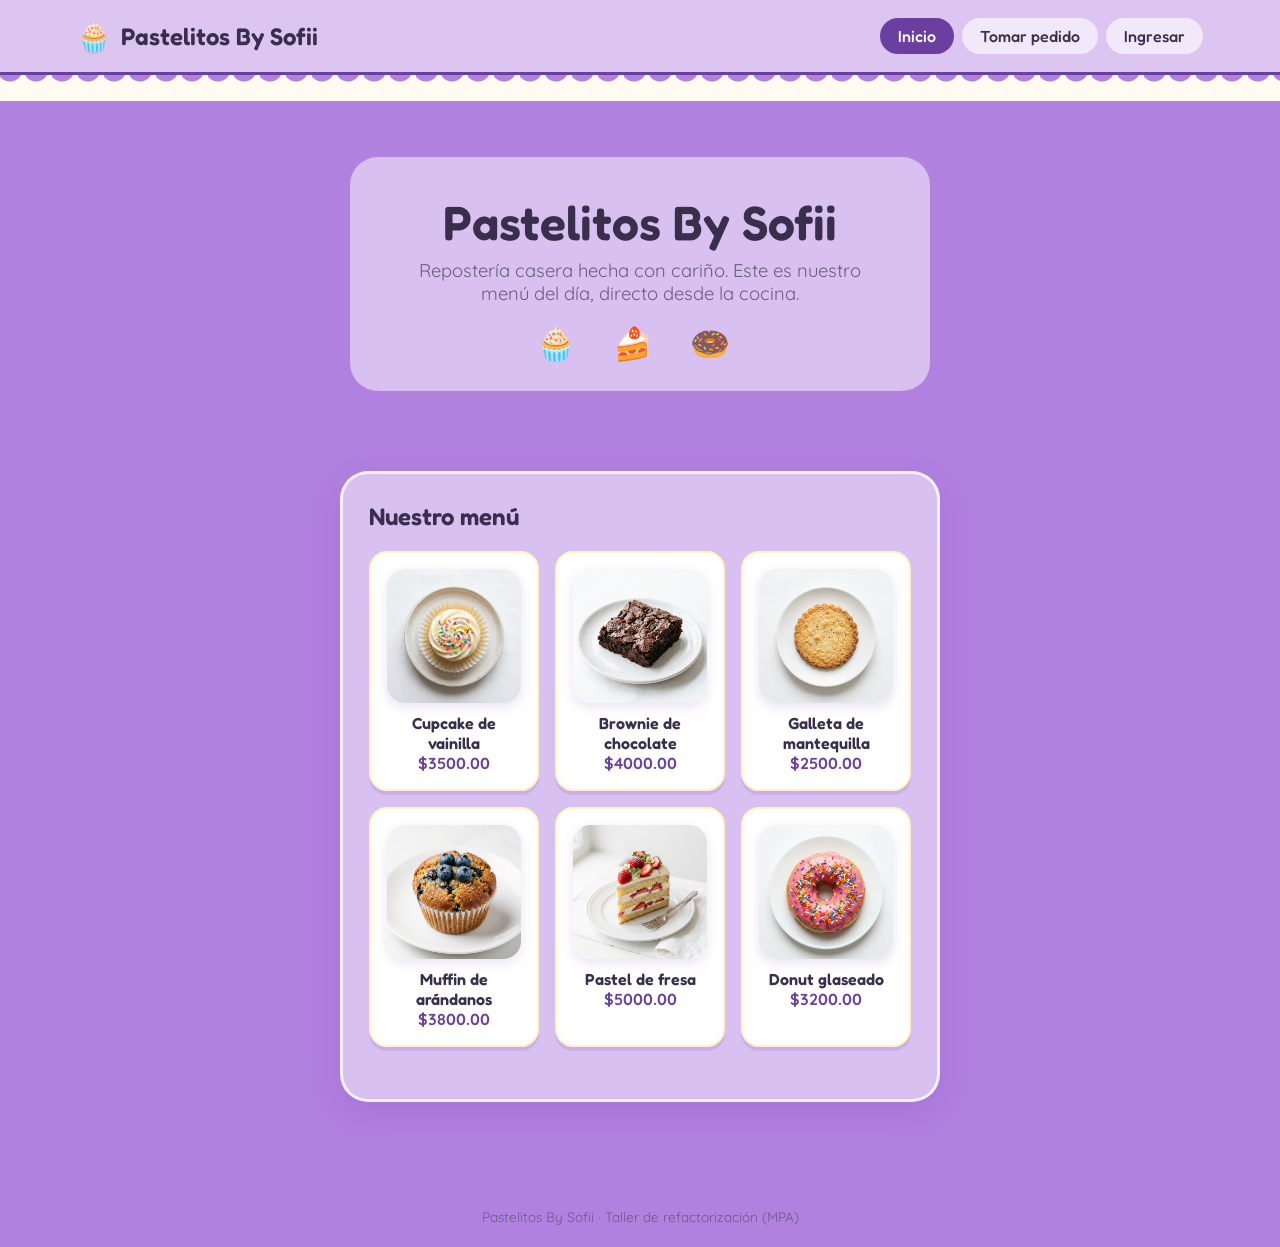
==== index.html @ 6559a6d9 "feat: add local image support, menu fallback logic, and a node server while updating UI styling" ====
<!DOCTYPE html>
<html lang="es">
<head>
  <meta charset="UTF-8">
  <meta name="viewport" content="width=device-width, initial-scale=1.0">
  <title>Pastelitos By Sofii</title>
  <link rel="stylesheet" href="css/styles.css">
</head>
<body>

  <header class="topbar">
    <a href="index.html" class="brand"><span class="brand-icon">🧁</span> Pastelitos By Sofii</a>
    <nav class="mainnav">
      <a href="index.html" data-page="inicio">Inicio</a>
      <a href="pedido.html" data-page="pedido">Tomar pedido</a>
      <a href="admin.html" data-page="admin" id="navAdmin" class="hidden">Admin</a>
      <a href="login.html" data-page="login" id="navLogin">Ingresar</a>
      <a href="#" id="navLogout" class="hidden">Cerrar sesión</a>
    </nav>
  </header>
  <div class="scallop-divider"></div>

  <main>
    <section class="hero">
      <div class="hero-inner">
        <h1>Pastelitos By Sofii</h1>
        <p class="tagline">Repostería casera hecha con cariño. Este es nuestro menú del día, directo desde la cocina.</p>
        <div class="cupcake-row">🧁 🍰 🍩</div>
      </div>
    </section>

    <div class="page-wrap">
      <div class="card">
        <h2>Nuestro menú</h2>
        <div id="menuGrid" class="menu-grid"></div>
        <div id="pagination" class="pagination"></div>
      </div>
    </div>
  </main>

  <footer>Pastelitos By Sofii · Taller de refactorización (MPA)</footer>

  <!-- Módulos (orden importa: dependencias primero) -->
  <script src="js/api.js"></script>
  <script src="js/auth.js"></script>
  <script src="js/menu.js"></script>
  <script src="js/nav.js"></script>
  <script src="js/pages/index-page.js"></script>
</body>
</html>
---- css/styles.css ----
/* =========================================================
   Pastelitos By Sofii — styles.css
   Hoja de estilos ÚNICA compartida por todas las vistas (MPA)
   Ejercicio 1: un solo styles.css enlazado desde cada HTML
   ========================================================= */

@import url('https://fonts.googleapis.com/css2?family=Fredoka:wght@500;600;700&family=Quicksand:wght@400;500;600;700&display=swap');

:root {
  /* Paleta: amarillo mantequilla + lila, bien vibrante */
  --butter: #FFD93B;
  --butter-soft: #FFF3C4;
  --lilac: #B181E0;
  --lilac-deep: #6A3FA0;
  --frosting-pink: #FF8FB1;
  --cream: #FFFBF0;
  --ink: #3A2E4D;
  --ink-soft: #6B5C82;
  --white: #FFFFFF;
  --success: #2FAE66;
  --danger: #D64550;

  --radius-lg: 28px;
  --radius-md: 18px;
  --radius-pill: 999px;
  --shadow-soft: 0 10px 30px rgba(106, 63, 160, 0.18);
  --shadow-pop: 0 6px 0 rgba(106, 63, 160, 0.35);
}

* { box-sizing: border-box; }

html, body {
  margin: 0;
  padding: 0;
  min-height: 100%;
}

body {
  font-family: 'Quicksand', sans-serif;
  color: var(--ink);
  background: var(--lilac);
  display: flex;
  flex-direction: column;
  min-height: 100vh;
}

h1, h2, h3, .brand {
  font-family: 'Fredoka', sans-serif;
  font-weight: 600;
  color: var(--ink);
}

a { color: var(--lilac-deep); }

/* ---------- Encabezado / navegación ---------- */
header.topbar {
  display: flex;
  align-items: center;
  justify-content: space-between;
  gap: 12px;
  padding: 18px 6vw;
  background: rgba(255, 255, 255, 0.55);
  backdrop-filter: blur(6px);
  border-bottom: 3px solid var(--lilac-deep);
  flex-wrap: wrap;
}

.brand {
  display: flex;
  align-items: center;
  gap: 10px;
  font-size: 1.5rem;
  text-decoration: none;
}

.brand .brand-icon {
  font-size: 1.7rem;
  filter: drop-shadow(0 2px 0 rgba(0,0,0,0.08));
}

nav.mainnav {
  display: flex;
  gap: 8px;
  flex-wrap: wrap;
}

nav.mainnav a, nav.mainnav span.navlabel {
  font-family: 'Fredoka', sans-serif;
  font-weight: 500;
  text-decoration: none;
  color: var(--ink);
  padding: 8px 18px;
  border-radius: var(--radius-pill);
  transition: transform .15s ease, background .15s ease;
  background: rgba(255,255,255,0.6);
}

nav.mainnav a:hover {
  background: var(--white);
  transform: translateY(-2px);
}

nav.mainnav a.active {
  background: var(--lilac-deep);
  color: var(--white);
}

/* ---------- Divisor tipo "cortina de repostería" (elemento distintivo) ---------- */
.scallop-divider {
  width: 100%;
  height: 26px;
  background-image: radial-gradient(circle at 10px -6px, transparent 12px, var(--cream) 13px);
  background-size: 26px 26px;
  background-repeat: repeat-x;
}

/* ---------- Contenedor general ---------- */
main {
  flex: 1;
  width: 100%;
}

.page-wrap {
  max-width: 640px;
  margin: 0 auto;
  padding: 40px 20px 60px;
}

/* ---------- Hero (solo inicio) ---------- */
.hero {
  text-align: center;
  padding: 56px 6vw 40px;
  color: var(--ink);
}

/* Capa blanca blur que envuelve el contenido del hero */
.hero-inner {
  display: inline-block;
  width: 100%;
  max-width: 580px;
  background: rgba(255, 255, 255, 0.50);
  backdrop-filter: blur(14px);
  -webkit-backdrop-filter: blur(14px);
  border-radius: var(--radius-lg);
  padding: 36px 40px 28px;
  margin: 0 auto;
}

.hero h1 {
  font-size: clamp(2rem, 5vw, 3rem);
  margin: 0 0 8px;
}

.hero p.tagline {
  font-size: 1.15rem;
  color: var(--ink-soft);
  max-width: 480px;
  margin: 0 auto;
}

.hero .cupcake-row {
  font-size: 2rem;
  margin-top: 18px;
  letter-spacing: 14px;
}

/* ---------- Tarjetas ---------- */
.card {
  background: rgba(255, 255, 255, 0.50);
  backdrop-filter: blur(14px);
  -webkit-backdrop-filter: blur(14px);
  border-radius: var(--radius-lg);
  box-shadow: var(--shadow-soft);
  padding: 28px 26px;
  margin-bottom: 24px;
  border: 3px solid rgba(255, 255, 255, 0.75);
}

.card h2, .card h3 {
  margin-top: 0;
}

/* ---------- Grid de menú ---------- */
.menu-grid {
  display: grid;
  grid-template-columns: repeat(auto-fill, minmax(160px, 1fr));
  gap: 16px;
}

.menu-item {
  background: var(--white);
  border-radius: var(--radius-md);
  padding: 16px;
  text-align: center;
  box-shadow: 0 4px 0 rgba(106,63,160,0.12);
  border: 2px solid var(--butter-soft);
}

.menu-item .emoji {
  font-size: 1.8rem;
  display: block;
  margin-bottom: 6px;
}

.menu-img {
  width: 100%;
  aspect-ratio: 1 / 1;
  object-fit: cover;
  object-position: center;
  border-radius: var(--radius-md);
  display: block;
  margin-bottom: 10px;
  box-shadow: 0 4px 12px rgba(106, 63, 160, 0.15);
  transition: transform 0.2s ease, box-shadow 0.2s ease;
}

.menu-item:hover .menu-img {
  transform: scale(1.04);
  box-shadow: 0 8px 20px rgba(106, 63, 160, 0.25);
}

.menu-item .name {
  font-family: 'Fredoka', sans-serif;
  font-weight: 600;
}

.menu-item .price {
  color: var(--lilac-deep);
  font-weight: 700;
}

.empty-state, .loading-state {
  text-align: center;
  color: var(--ink-soft);
  padding: 20px;
  font-style: italic;
}

/* ---------- Formularios ---------- */
.field {
  margin-bottom: 16px;
  display: flex;
  flex-direction: column;
  gap: 6px;
}

label {
  font-weight: 600;
  font-size: 0.92rem;
  color: var(--ink);
}

input[type="text"],
input[type="password"],
input[type="number"],
select {
  font-family: 'Quicksand', sans-serif;
  font-size: 1rem;
  padding: 11px 14px;
  border-radius: var(--radius-md);
  border: 2px solid var(--lilac);
  background: var(--white);
  color: var(--ink);
}

input:focus, select:focus {
  outline: 3px solid var(--frosting-pink);
  outline-offset: 1px;
}

.btn {
  font-family: 'Fredoka', sans-serif;
  font-weight: 600;
  font-size: 1rem;
  padding: 13px 26px;
  border: none;
  border-radius: var(--radius-pill);
  cursor: pointer;
  color: var(--ink);
  background: var(--butter);
  box-shadow: var(--shadow-pop);
  transition: transform .1s ease, box-shadow .1s ease;
}

.btn:hover { transform: translateY(-2px); }
.btn:active { transform: translateY(2px); box-shadow: 0 2px 0 rgba(106,63,160,0.35); }

.btn-primary { background: var(--lilac); color: var(--white); }
.btn-accent { background: var(--frosting-pink); color: var(--white); }
.btn-secondary { background: var(--white); border: 2px solid var(--lilac); }
.btn[disabled] { opacity: .55; cursor: not-allowed; transform:none; }

.btn-row { display: flex; gap: 10px; flex-wrap: wrap; }

/* ---------- Mensajes / feedback ---------- */
.msg { margin-top: 12px; padding: 10px 14px; border-radius: var(--radius-md); font-weight: 600; }
.msg-error { background: #FBDADA; color: var(--danger); }
.msg-success { background: #D9F2E3; color: var(--success); }
.msg-info { background: var(--butter-soft); color: var(--ink); }

/* ---------- Resultado de pedido ---------- */
.order-summary { background: var(--butter-soft); border-radius: var(--radius-md); padding: 18px; margin-top: 18px; }
.order-summary .line { display: flex; justify-content: space-between; padding: 3px 0; }
.order-summary .total { font-weight: 700; font-size: 1.15rem; color: var(--lilac-deep); border-top: 2px dashed var(--lilac); margin-top: 6px; padding-top: 8px; }

/* ---------- Paginación ---------- */
.pagination {
  display: flex;
  justify-content: center;
  gap: 8px;
  margin-top: 24px;
}

.pagination .page-btn {
  width: 36px;
  height: 36px;
  display: flex;
  align-items: center;
  justify-content: center;
  border-radius: 50%;
  border: 2px solid var(--lilac);
  background: var(--white);
  font-family: 'Fredoka', sans-serif;
  font-weight: 600;
  cursor: pointer;
  transition: all 0.2s ease;
}

.pagination .page-btn:hover {
  background: var(--butter-soft);
}

.pagination .page-btn.active {
  background: var(--lilac-deep);
  color: var(--white);
  border-color: var(--lilac-deep);
}

footer {
  text-align: center;
  padding: 22px;
  font-size: 0.85rem;
  color: var(--ink-soft);
}

/* ---------- Utilidades ---------- */
.hidden { display: none !important; }
.text-center { text-align: center; }

@media (max-width: 480px) {
  header.topbar { padding: 14px 4vw; }
  .page-wrap { padding: 28px 14px 44px; }
}
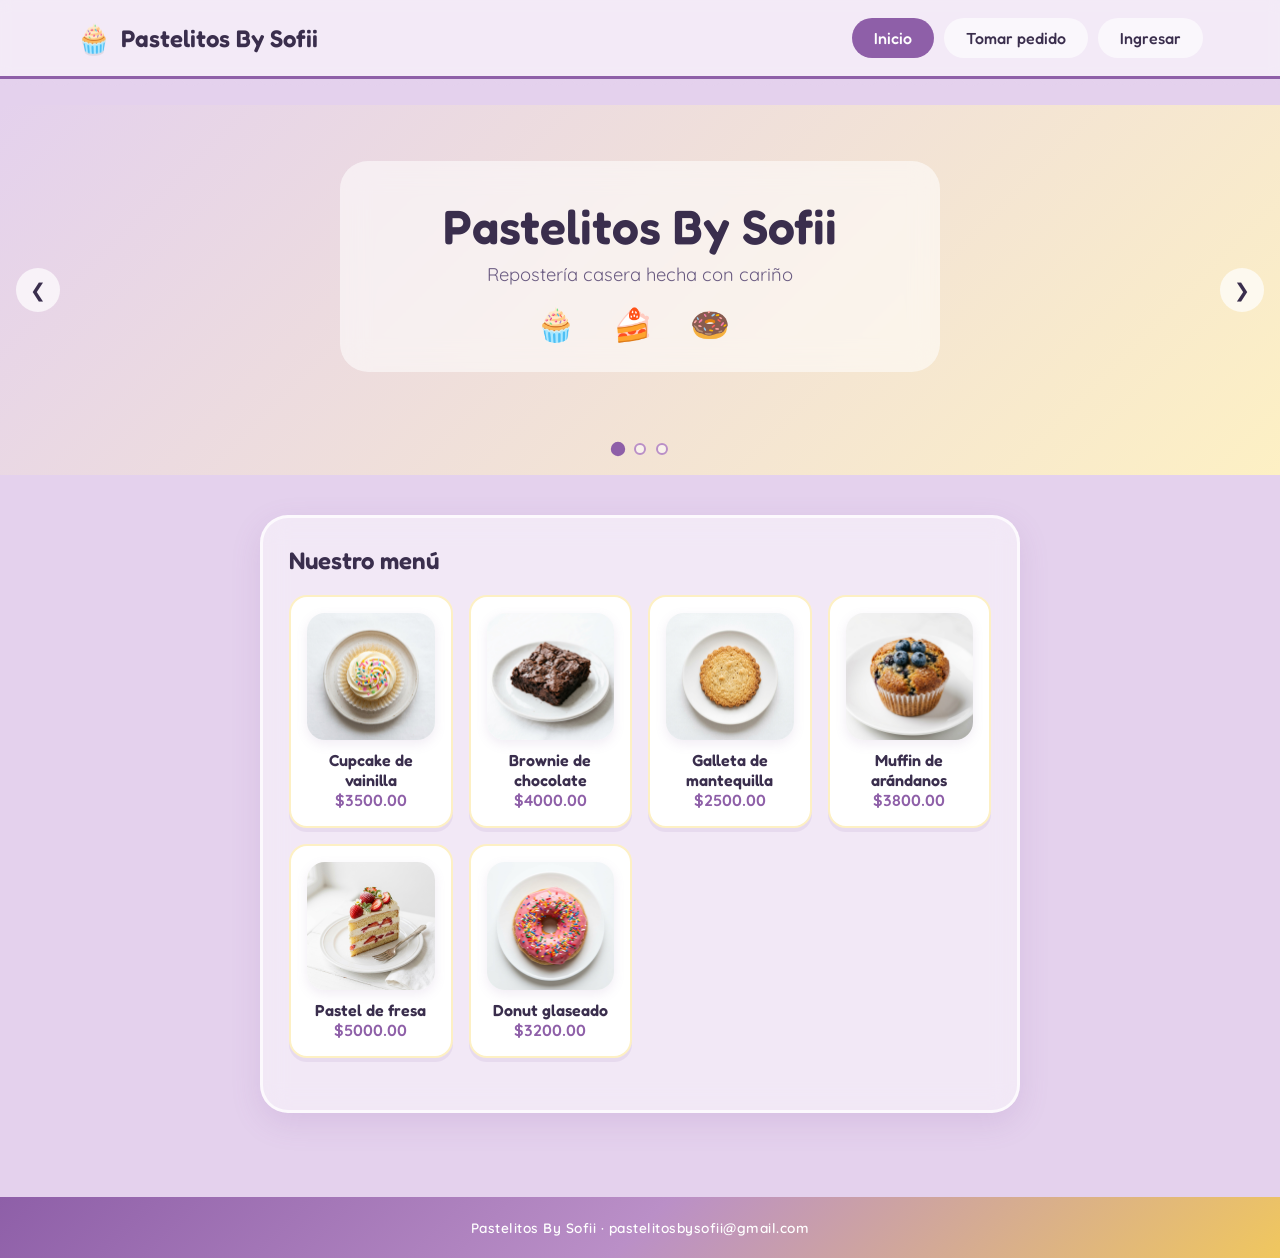
==== commit 7853060b: "feat: se añadieron graficos" ====
--- a/index.html
+++ b/index.html
@@ -21,12 +21,33 @@
   <div class="scallop-divider"></div>
 
   <main>
-    <section class="hero">
-      <div class="hero-inner">
-        <h1>Pastelitos By Sofii</h1>
-        <p class="tagline">Repostería casera hecha con cariño. Este es nuestro menú del día, directo desde la cocina.</p>
-        <div class="cupcake-row">🧁 🍰 🍩</div>
+    <section class="hero-carousel">
+      <div class="carousel-track" id="carouselTrack">
+        <div class="carousel-slide active">
+          <div class="carousel-content">
+            <h1>Pastelitos By Sofii</h1>
+            <p>Repostería casera hecha con cariño</p>
+            <div class="carousel-emoji">🧁 🍰 🍩</div>
+          </div>
+        </div>
+        <div class="carousel-slide">
+          <div class="carousel-content">
+            <h1>Directo desde la cocina</h1>
+            <p>Descubre nuestro menú del día con los mejores ingredientes</p>
+            <div class="carousel-emoji">🍪 🧁 🎂</div>
+          </div>
+        </div>
+        <div class="carousel-slide">
+          <div class="carousel-content">
+            <h1>Hecho con amor</h1>
+            <p>Cada pastelito lleva una sonrisa incluida</p>
+            <div class="carousel-emoji">💕 🧁 💝</div>
+          </div>
+        </div>
       </div>
+      <button class="carousel-btn carousel-btn--prev" id="carouselPrev">&#10094;</button>
+      <button class="carousel-btn carousel-btn--next" id="carouselNext">&#10095;</button>
+      <div class="carousel-dots" id="carouselDots"></div>
     </section>
 
     <div class="page-wrap">
@@ -38,7 +59,7 @@
     </div>
   </main>
 
-  <footer>Pastelitos By Sofii · Taller de refactorización (MPA)</footer>
+  <footer>Pastelitos By Sofii · pastelitosbysofii@gmail.com</footer>
 
   <!-- Módulos (orden importa: dependencias primero) -->
   <script src="js/api.js"></script>
@@ -46,5 +67,41 @@
   <script src="js/menu.js"></script>
   <script src="js/nav.js"></script>
   <script src="js/pages/index-page.js"></script>
+  <script>
+    (function() {
+      const track = document.getElementById('carouselTrack');
+      const slides = track.querySelectorAll('.carousel-slide');
+      const dotsContainer = document.getElementById('carouselDots');
+      const prevBtn = document.getElementById('carouselPrev');
+      const nextBtn = document.getElementById('carouselNext');
+      let current = 0;
+      let autoInterval;
+
+      slides.forEach((_, i) => {
+        const dot = document.createElement('span');
+        dot.classList.add('carousel-dot');
+        if (i === 0) dot.classList.add('active');
+        dot.addEventListener('click', () => goTo(i));
+        dotsContainer.appendChild(dot);
+      });
+
+      function goTo(index) {
+        slides[current].classList.remove('active');
+        dotsContainer.children[current].classList.remove('active');
+        current = (index + slides.length) % slides.length;
+        slides[current].classList.add('active');
+        dotsContainer.children[current].classList.add('active');
+      }
+
+      prevBtn.addEventListener('click', () => { goTo(current - 1); resetAuto(); });
+      nextBtn.addEventListener('click', () => { goTo(current + 1); resetAuto(); });
+
+      function resetAuto() {
+        clearInterval(autoInterval);
+        autoInterval = setInterval(() => goTo(current + 1), 4000);
+      }
+      resetAuto();
+    })();
+  </script>
 </body>
 </html>
--- a/css/styles.css
+++ b/css/styles.css
@@ -7,13 +7,14 @@
 @import url('https://fonts.googleapis.com/css2?family=Fredoka:wght@500;600;700&family=Quicksand:wght@400;500;600;700&display=swap');
 
 :root {
-  /* Paleta: amarillo mantequilla + lila, bien vibrante */
-  --butter: #FFD93B;
-  --butter-soft: #FFF3C4;
-  --lilac: #B181E0;
-  --lilac-deep: #6A3FA0;
-  --frosting-pink: #FF8FB1;
-  --cream: #FFFBF0;
+  /* Paleta: lila pastel + amarillo pastel (no tan claros) */
+  --butter: #F0C75E;
+  --butter-soft: #FDF0C4;
+  --lilac: #BA8FC7;
+  --lilac-deep: #8E5FA8;
+  --lilac-pale: #E4D1ED;
+  --frosting-pink: #E8A0B8;
+  --cream: #FFF9EE;
   --ink: #3A2E4D;
   --ink-soft: #6B5C82;
   --white: #FFFFFF;
@@ -23,8 +24,8 @@
   --radius-lg: 28px;
   --radius-md: 18px;
   --radius-pill: 999px;
-  --shadow-soft: 0 10px 30px rgba(106, 63, 160, 0.18);
-  --shadow-pop: 0 6px 0 rgba(106, 63, 160, 0.35);
+  --shadow-soft: 0 10px 30px rgba(142, 95, 168, 0.15);
+  --shadow-pop: 0 6px 0 rgba(142, 95, 168, 0.30);
 }
 
 * { box-sizing: border-box; }
@@ -38,7 +39,7 @@
 body {
   font-family: 'Quicksand', sans-serif;
   color: var(--ink);
-  background: var(--lilac);
+  background: var(--lilac-pale);
   display: flex;
   flex-direction: column;
   min-height: 100vh;
@@ -80,7 +81,7 @@
 
 nav.mainnav {
   display: flex;
-  gap: 8px;
+  gap: 10px;
   flex-wrap: wrap;
 }
 
@@ -89,7 +90,7 @@
   font-weight: 500;
   text-decoration: none;
   color: var(--ink);
-  padding: 8px 18px;
+  padding: 10px 22px;
   border-radius: var(--radius-pill);
   transition: transform .15s ease, background .15s ease;
   background: rgba(255,255,255,0.6);
@@ -109,7 +110,7 @@
 .scallop-divider {
   width: 100%;
   height: 26px;
-  background-image: radial-gradient(circle at 10px -6px, transparent 12px, var(--cream) 13px);
+  background-image: radial-gradient(circle at 10px -6px, transparent 12px, var(--lilac-pale) 13px);
   background-size: 26px 26px;
   background-repeat: repeat-x;
 }
@@ -121,47 +122,106 @@
 }
 
 .page-wrap {
-  max-width: 640px;
+  max-width: 800px;
   margin: 0 auto;
   padding: 40px 20px 60px;
 }
 
-/* ---------- Hero (solo inicio) ---------- */
-.hero {
+/* ---------- Carrusel hero (solo inicio) ---------- */
+.hero-carousel {
+  position: relative;
+  width: 100%;
+  overflow: hidden;
+  background: linear-gradient(135deg, var(--lilac-pale) 0%, var(--butter-soft) 100%);
+}
+
+.carousel-track {
+  display: flex;
+  transition: transform 0.5s ease;
+}
+
+.carousel-slide {
+  min-width: 100%;
+  padding: 56px 6vw 48px;
   text-align: center;
-  padding: 56px 6vw 40px;
-  color: var(--ink);
-}
-
-/* Capa blanca blur que envuelve el contenido del hero */
-.hero-inner {
+  flex-shrink: 0;
+}
+
+.carousel-content {
   display: inline-block;
   width: 100%;
-  max-width: 580px;
-  background: rgba(255, 255, 255, 0.50);
+  max-width: 600px;
+  background: rgba(255, 255, 255, 0.55);
   backdrop-filter: blur(14px);
   -webkit-backdrop-filter: blur(14px);
   border-radius: var(--radius-lg);
   padding: 36px 40px 28px;
-  margin: 0 auto;
-}
-
-.hero h1 {
+}
+
+.carousel-content h1 {
   font-size: clamp(2rem, 5vw, 3rem);
   margin: 0 0 8px;
-}
-
-.hero p.tagline {
+  color: var(--ink);
+}
+
+.carousel-content p {
   font-size: 1.15rem;
   color: var(--ink-soft);
   max-width: 480px;
   margin: 0 auto;
 }
 
-.hero .cupcake-row {
+.carousel-emoji {
   font-size: 2rem;
   margin-top: 18px;
   letter-spacing: 14px;
+}
+
+.carousel-btn {
+  position: absolute;
+  top: 50%;
+  transform: translateY(-50%);
+  background: rgba(255, 255, 255, 0.7);
+  border: none;
+  border-radius: 50%;
+  width: 44px;
+  height: 44px;
+  font-size: 1.2rem;
+  cursor: pointer;
+  color: var(--ink);
+  transition: background 0.2s, transform 0.2s;
+  z-index: 10;
+}
+
+.carousel-btn:hover {
+  background: var(--white);
+  transform: translateY(-50%) scale(1.1);
+}
+
+.carousel-btn--prev { left: 16px; }
+.carousel-btn--next { right: 16px; }
+
+.carousel-dots {
+  display: flex;
+  justify-content: center;
+  gap: 10px;
+  padding-bottom: 20px;
+}
+
+.carousel-dot {
+  width: 12px;
+  height: 12px;
+  border-radius: 50%;
+  background: rgba(255, 255, 255, 0.5);
+  border: 2px solid var(--lilac);
+  cursor: pointer;
+  transition: background 0.3s, transform 0.3s;
+}
+
+.carousel-dot.active {
+  background: var(--lilac-deep);
+  border-color: var(--lilac-deep);
+  transform: scale(1.2);
 }
 
 /* ---------- Tarjetas ---------- */
@@ -192,7 +252,7 @@
   border-radius: var(--radius-md);
   padding: 16px;
   text-align: center;
-  box-shadow: 0 4px 0 rgba(106,63,160,0.12);
+  box-shadow: 0 4px 0 rgba(142,95,168,0.10);
   border: 2px solid var(--butter-soft);
 }
 
@@ -210,13 +270,13 @@
   border-radius: var(--radius-md);
   display: block;
   margin-bottom: 10px;
-  box-shadow: 0 4px 12px rgba(106, 63, 160, 0.15);
+  box-shadow: 0 4px 12px rgba(142, 95, 168, 0.12);
   transition: transform 0.2s ease, box-shadow 0.2s ease;
 }
 
 .menu-item:hover .menu-img {
   transform: scale(1.04);
-  box-shadow: 0 8px 20px rgba(106, 63, 160, 0.25);
+  box-shadow: 0 8px 20px rgba(142, 95, 168, 0.20);
 }
 
 .menu-item .name {
@@ -283,7 +343,7 @@
 }
 
 .btn:hover { transform: translateY(-2px); }
-.btn:active { transform: translateY(2px); box-shadow: 0 2px 0 rgba(106,63,160,0.35); }
+.btn:active { transform: translateY(2px); box-shadow: 0 2px 0 rgba(142,95,168,0.30); }
 
 .btn-primary { background: var(--lilac); color: var(--white); }
 .btn-accent { background: var(--frosting-pink); color: var(--white); }
@@ -340,14 +400,261 @@
   text-align: center;
   padding: 22px;
   font-size: 0.85rem;
-  color: var(--ink-soft);
+  color: var(--white);
+  background: linear-gradient(135deg, var(--lilac-deep) 0%, var(--lilac) 50%, var(--butter) 100%);
+  font-weight: 600;
+  letter-spacing: 0.5px;
 }
 
 /* ---------- Utilidades ---------- */
 .hidden { display: none !important; }
 .text-center { text-align: center; }
 
+/* ---------- Layout amplio para admin ---------- */
+.page-wrap--wide {
+  max-width: 960px;
+}
+
+/* ---------- Dashboard / Stats ---------- */
+.card--dashboard {
+  background: linear-gradient(135deg, #FDF0C4 0%, #F5E6A0 40%, #F0C75E 100%);
+  border: 3px solid var(--butter);
+  box-shadow: 0 12px 40px rgba(240, 199, 94, 0.25), 0 4px 12px rgba(142, 95, 168, 0.06);
+}
+
+.dash-header {
+  display: flex;
+  align-items: flex-start;
+  justify-content: space-between;
+  gap: 16px;
+}
+
+.dash-header h2 {
+  font-size: 1.7rem;
+  color: var(--ink);
+  margin-bottom: 2px;
+}
+
+.stats-grid {
+  display: grid;
+  grid-template-columns: repeat(4, 1fr);
+  gap: 14px;
+  margin-top: 20px;
+}
+
+.stat-box {
+  background: var(--white);
+  border-radius: var(--radius-md);
+  padding: 20px 14px;
+  text-align: center;
+  box-shadow: 0 4px 16px rgba(142,95,168,0.06);
+  border: 2px solid transparent;
+  transition: transform 0.2s ease, box-shadow 0.2s ease;
+}
+
+.stat-box:hover {
+  transform: translateY(-3px);
+  box-shadow: 0 8px 24px rgba(142,95,168,0.10);
+}
+
+.stat-box--pedidos { border-color: #BA8FC7; }
+.stat-box--productos { border-color: #E8A0B8; }
+.stat-box--ingresos { border-color: #F0C75E; }
+.stat-box--promedio { border-color: #2FAE66; }
+
+.stat-icon {
+  font-size: 1.5rem;
+  margin-bottom: 6px;
+}
+
+.stat-number {
+  font-family: 'Fredoka', sans-serif;
+  font-size: 1.8rem;
+  font-weight: 700;
+  color: var(--lilac-deep);
+  line-height: 1.2;
+}
+
+.stat-label {
+  font-size: 0.8rem;
+  color: var(--ink-soft);
+  margin-top: 4px;
+  font-weight: 600;
+  text-transform: uppercase;
+  letter-spacing: 0.3px;
+}
+
+/* ---------- Gráficos ---------- */
+.charts-grid {
+  display: grid;
+  grid-template-columns: 1fr 1fr;
+  gap: 18px;
+  margin-top: 24px;
+}
+
+.chart-card {
+  background: var(--white);
+  border-radius: var(--radius-md);
+  padding: 20px;
+  box-shadow: 0 4px 16px rgba(142,95,168,0.06);
+  border: 2px solid var(--butter-soft);
+}
+
+.chart-card h3 {
+  margin-top: 0;
+  margin-bottom: 12px;
+  font-size: 1rem;
+  color: var(--ink-soft);
+}
+
+.chart-container {
+  position: relative;
+  width: 100%;
+  height: 260px;
+}
+
+/* ---------- Top productos más vendidos ---------- */
+.top-list {
+  display: flex;
+  flex-direction: column;
+  gap: 8px;
+}
+
+.top-item {
+  display: flex;
+  align-items: center;
+  gap: 12px;
+  background: var(--white);
+  padding: 10px 14px;
+  border-radius: var(--radius-md);
+  border: 2px solid var(--butter-soft);
+  transition: transform 0.15s ease;
+}
+
+.top-item:hover {
+  transform: translateX(4px);
+}
+
+.top-rank {
+  font-family: 'Fredoka', sans-serif;
+  font-weight: 700;
+  color: var(--lilac-deep);
+  min-width: 32px;
+  font-size: 1.1rem;
+}
+
+.top-name {
+  flex: 1;
+  font-weight: 600;
+}
+
+.top-qty {
+  font-size: 0.85rem;
+  color: var(--ink-soft);
+  font-weight: 600;
+  white-space: nowrap;
+}
+
+/* ---------- Tabla de productos CRUD ---------- */
+.productos-table {
+  width: 100%;
+  border-collapse: collapse;
+  margin-top: 12px;
+}
+
+.productos-table th,
+.productos-table td {
+  padding: 12px 14px;
+  text-align: left;
+  border-bottom: 2px solid var(--butter-soft);
+}
+
+.productos-table th {
+  font-family: 'Fredoka', sans-serif;
+  font-weight: 600;
+  color: var(--ink-soft);
+  font-size: 0.82rem;
+  text-transform: uppercase;
+  letter-spacing: 0.5px;
+  background: rgba(253, 240, 196, 0.45);
+}
+
+.productos-table tr:hover {
+  background: rgba(253, 240, 196, 0.30);
+}
+
+.productos-table .row-num {
+  font-weight: 700;
+  color: var(--ink-soft);
+  width: 40px;
+}
+
+.productos-table .row-price {
+  font-weight: 700;
+  color: var(--lilac-deep);
+}
+
+.productos-table .acciones {
+  display: flex;
+  gap: 6px;
+  flex-wrap: wrap;
+}
+
+/* ---------- Botones pequeños ---------- */
+.btn-sm {
+  font-size: 0.78rem;
+  padding: 6px 14px;
+  font-weight: 600;
+}
+
+.btn-danger {
+  background: var(--danger);
+  color: var(--white);
+}
+
+/* ---------- Modal de edición ---------- */
+.modal {
+  position: fixed;
+  top: 0;
+  left: 0;
+  width: 100%;
+  height: 100%;
+  background: rgba(58, 46, 77, 0.45);
+  backdrop-filter: blur(6px);
+  -webkit-backdrop-filter: blur(6px);
+  display: flex;
+  align-items: center;
+  justify-content: center;
+  z-index: 1000;
+  padding: 20px;
+}
+
+.modal-content {
+  width: 100%;
+  max-width: 440px;
+  margin: 0;
+}
+
+/* ---------- Paginación admin ---------- */
+.productos-list + .pagination {
+  margin-top: 16px;
+}
+
+/* ---------- Responsive ---------- */
+@media (max-width: 768px) {
+  .page-wrap--wide { max-width: 100%; }
+  .charts-grid { grid-template-columns: 1fr; }
+  .stats-grid { grid-template-columns: repeat(2, 1fr); }
+  .chart-container { height: 220px; }
+}
+
 @media (max-width: 480px) {
   header.topbar { padding: 14px 4vw; }
   .page-wrap { padding: 28px 14px 44px; }
-}
+  .stats-grid { grid-template-columns: 1fr 1fr; }
+  .stat-number { font-size: 1.4rem; }
+  .productos-table th:nth-child(1),
+  .productos-table td:nth-child(1) { display: none; }
+  .productos-table th:nth-child(3),
+  .productos-table td:nth-child(3) { display: none; }
+}
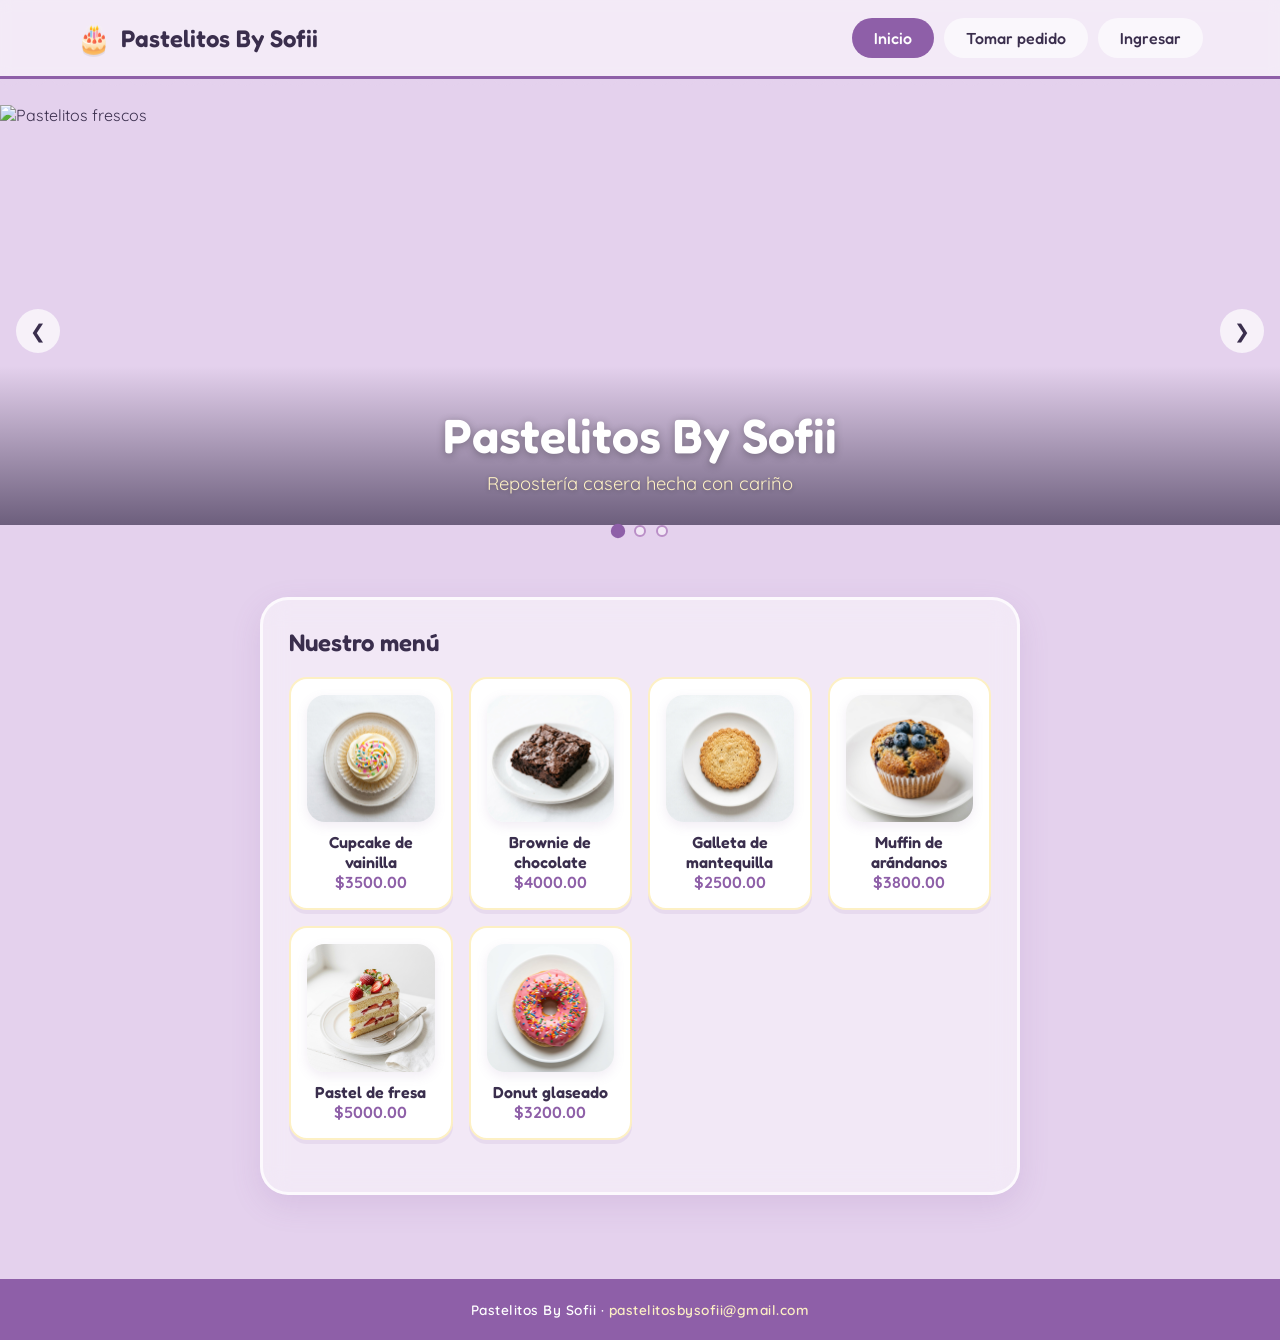
==== commit 66d1d080: "feat:agregue carrusel" ====
--- a/index.html
+++ b/index.html
@@ -9,7 +9,7 @@
 <body>
 
   <header class="topbar">
-    <a href="index.html" class="brand"><span class="brand-icon">🧁</span> Pastelitos By Sofii</a>
+    <a href="index.html" class="brand"><span class="brand-icon">🎂</span> Pastelitos By Sofii</a>
     <nav class="mainnav">
       <a href="index.html" data-page="inicio">Inicio</a>
       <a href="pedido.html" data-page="pedido">Tomar pedido</a>
@@ -23,25 +23,31 @@
   <main>
     <section class="hero-carousel">
       <div class="carousel-track" id="carouselTrack">
+        <!-- ====== SLIDE 1 ====== -->
+        <!-- Reemplaza el src con tu imagen: images/carousel/slide1.jpg -->
         <div class="carousel-slide active">
-          <div class="carousel-content">
+          <img class="carousel-img" src="images/carousel/post.png" alt="Pastelitos frescos">
+          <div class="carousel-overlay">
             <h1>Pastelitos By Sofii</h1>
             <p>Repostería casera hecha con cariño</p>
-            <div class="carousel-emoji">🧁 🍰 🍩</div>
           </div>
         </div>
+        <!-- ====== SLIDE 2 ====== -->
+        <!-- Reemplaza el src con tu imagen: images/carousel/slide2.jpg -->
         <div class="carousel-slide">
-          <div class="carousel-content">
+          <img class="carousel-img" src="images/carousel/slide2.jpg" alt="Menú del día">
+          <div class="carousel-overlay">
             <h1>Directo desde la cocina</h1>
             <p>Descubre nuestro menú del día con los mejores ingredientes</p>
-            <div class="carousel-emoji">🍪 🧁 🎂</div>
           </div>
         </div>
+        <!-- ====== SLIDE 3 ====== -->
+        <!-- Reemplaza el src con tu imagen: images/carousel/slide3.jpg -->
         <div class="carousel-slide">
-          <div class="carousel-content">
+          <img class="carousel-img" src="images/carousel/slide3.jpg" alt="Hecho con amor">
+          <div class="carousel-overlay">
             <h1>Hecho con amor</h1>
             <p>Cada pastelito lleva una sonrisa incluida</p>
-            <div class="carousel-emoji">💕 🧁 💝</div>
           </div>
         </div>
       </div>
@@ -59,7 +65,7 @@
     </div>
   </main>
 
-  <footer>Pastelitos By Sofii · pastelitosbysofii@gmail.com</footer>
+  <footer>Pastelitos By Sofii · <span>pastelitosbysofii@gmail.com</span></footer>
 
   <!-- Módulos (orden importa: dependencias primero) -->
   <script src="js/api.js"></script>
--- a/css/styles.css
+++ b/css/styles.css
@@ -132,7 +132,7 @@
   position: relative;
   width: 100%;
   overflow: hidden;
-  background: linear-gradient(135deg, var(--lilac-pale) 0%, var(--butter-soft) 100%);
+  background: var(--lilac-pale);
 }
 
 .carousel-track {
@@ -141,40 +141,41 @@
 }
 
 .carousel-slide {
+  position: relative;
   min-width: 100%;
-  padding: 56px 6vw 48px;
+  flex-shrink: 0;
+}
+
+.carousel-img {
+  width: 100%;
+  height: 420px;
+  object-fit: cover;
+  display: block;
+}
+
+.carousel-overlay {
+  position: absolute;
+  bottom: 0;
+  left: 0;
+  right: 0;
+  padding: 40px 6vw 30px;
+  background: linear-gradient(transparent, rgba(58, 46, 77, 0.7));
   text-align: center;
-  flex-shrink: 0;
-}
-
-.carousel-content {
-  display: inline-block;
-  width: 100%;
-  max-width: 600px;
-  background: rgba(255, 255, 255, 0.55);
-  backdrop-filter: blur(14px);
-  -webkit-backdrop-filter: blur(14px);
-  border-radius: var(--radius-lg);
-  padding: 36px 40px 28px;
-}
-
-.carousel-content h1 {
+}
+
+.carousel-overlay h1 {
   font-size: clamp(2rem, 5vw, 3rem);
   margin: 0 0 8px;
-  color: var(--ink);
-}
-
-.carousel-content p {
+  color: var(--white);
+  text-shadow: 0 2px 8px rgba(0,0,0,0.3);
+}
+
+.carousel-overlay p {
   font-size: 1.15rem;
-  color: var(--ink-soft);
+  color: var(--butter-soft);
   max-width: 480px;
   margin: 0 auto;
-}
-
-.carousel-emoji {
-  font-size: 2rem;
-  margin-top: 18px;
-  letter-spacing: 14px;
+  text-shadow: 0 1px 4px rgba(0,0,0,0.3);
 }
 
 .carousel-btn {
@@ -401,9 +402,13 @@
   padding: 22px;
   font-size: 0.85rem;
   color: var(--white);
-  background: linear-gradient(135deg, var(--lilac-deep) 0%, var(--lilac) 50%, var(--butter) 100%);
+  background: var(--lilac-deep);
   font-weight: 600;
   letter-spacing: 0.5px;
+}
+
+footer span {
+  color: var(--butter-soft);
 }
 
 /* ---------- Utilidades ---------- */
@@ -417,7 +422,7 @@
 
 /* ---------- Dashboard / Stats ---------- */
 .card--dashboard {
-  background: linear-gradient(135deg, #FDF0C4 0%, #F5E6A0 40%, #F0C75E 100%);
+  background: var(--butter-soft);
   border: 3px solid var(--butter);
   box-shadow: 0 12px 40px rgba(240, 199, 94, 0.25), 0 4px 12px rgba(142, 95, 168, 0.06);
 }
@@ -646,6 +651,7 @@
   .charts-grid { grid-template-columns: 1fr; }
   .stats-grid { grid-template-columns: repeat(2, 1fr); }
   .chart-container { height: 220px; }
+  .carousel-img { height: 300px; }
 }
 
 @media (max-width: 480px) {
@@ -653,6 +659,7 @@
   .page-wrap { padding: 28px 14px 44px; }
   .stats-grid { grid-template-columns: 1fr 1fr; }
   .stat-number { font-size: 1.4rem; }
+  .carousel-img { height: 220px; }
   .productos-table th:nth-child(1),
   .productos-table td:nth-child(1) { display: none; }
   .productos-table th:nth-child(3),
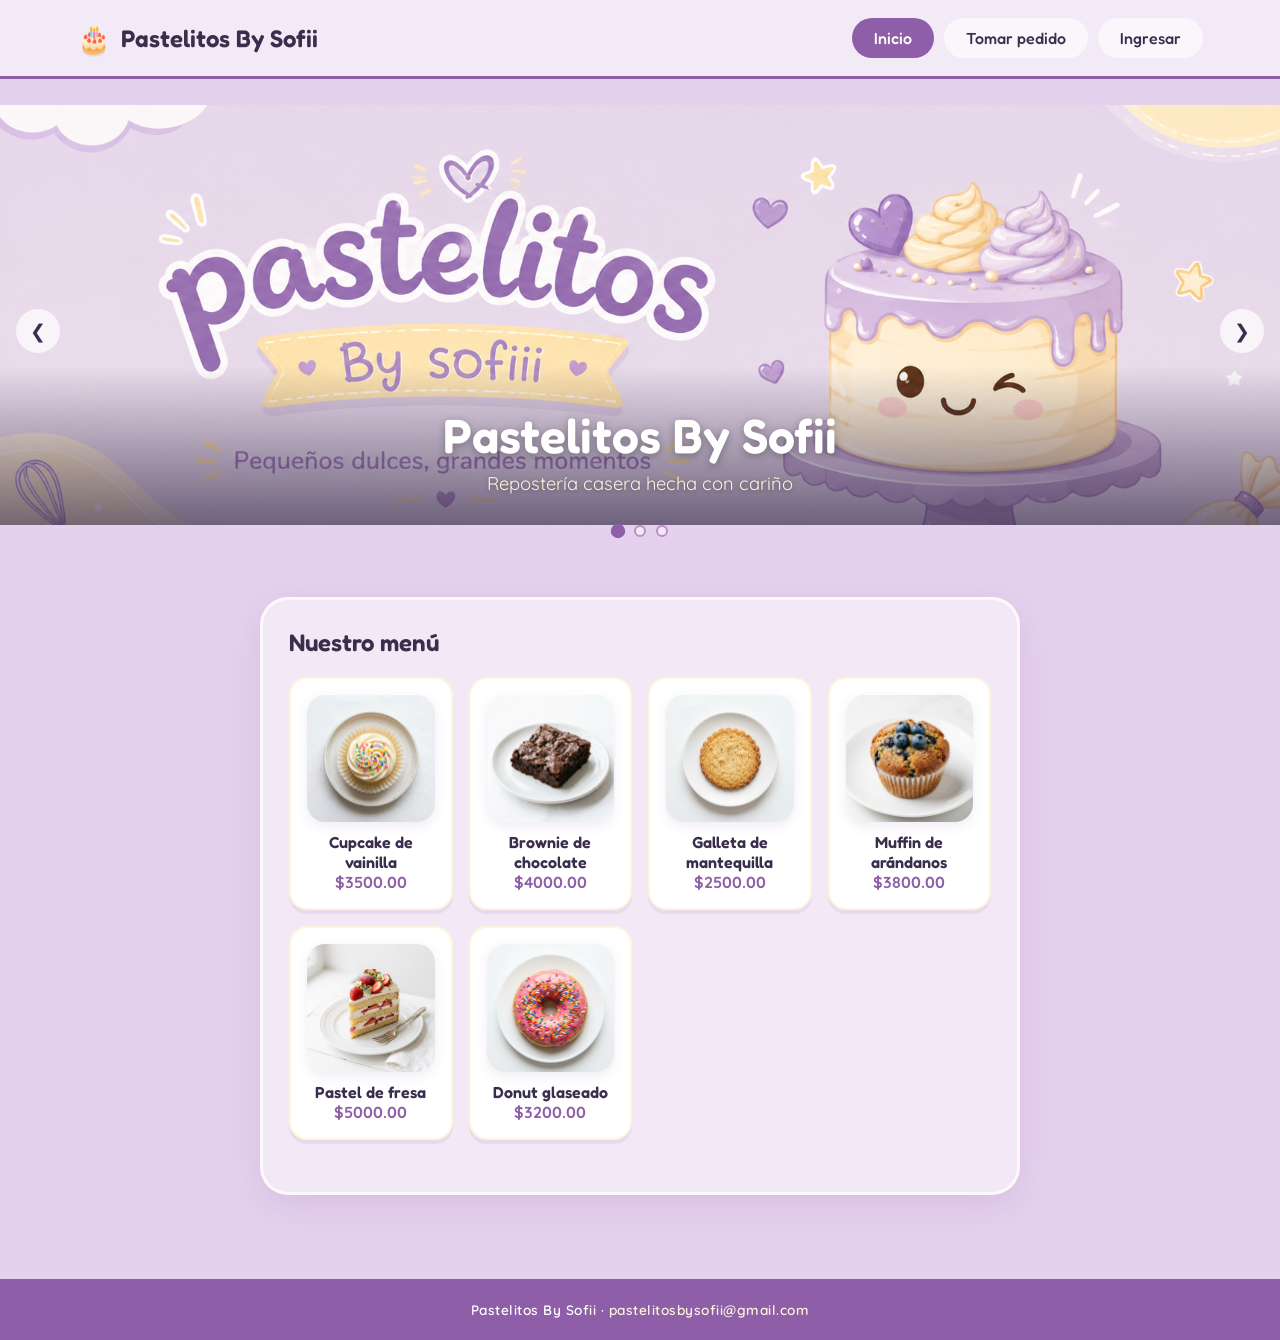
==== commit 9f78f971: "fix:modifique carrusel" ====
--- a/index.html
+++ b/index.html
@@ -26,7 +26,7 @@
         <!-- ====== SLIDE 1 ====== -->
         <!-- Reemplaza el src con tu imagen: images/carousel/slide1.jpg -->
         <div class="carousel-slide active">
-          <img class="carousel-img" src="images/carousel/post.png" alt="Pastelitos frescos">
+          <img class="carousel-img" src="images/carousel/lop.png" alt="Pastelitos frescos">
           <div class="carousel-overlay">
             <h1>Pastelitos By Sofii</h1>
             <p>Repostería casera hecha con cariño</p>
--- a/css/styles.css
+++ b/css/styles.css
@@ -8,8 +8,8 @@
 
 :root {
   /* Paleta: lila pastel + amarillo pastel (no tan claros) */
-  --butter: #F0C75E;
-  --butter-soft: #FDF0C4;
+  --butter: #F2D680;
+  --butter-soft: #FDF5DC;
   --lilac: #BA8FC7;
   --lilac-deep: #8E5FA8;
   --lilac-pale: #E4D1ED;
@@ -415,6 +415,30 @@
 .hidden { display: none !important; }
 .text-center { text-align: center; }
 
+/* ---------- Sección de entrega ---------- */
+.delivery-section { margin-bottom: 16px; }
+.delivery-section > label { font-weight: 600; font-size: 0.92rem; color: var(--ink); display: block; margin-bottom: 8px; }
+
+.delivery-options { display: flex; gap: 12px; flex-wrap: wrap; }
+
+.delivery-option {
+  display: flex;
+  align-items: center;
+  gap: 8px;
+  background: var(--white);
+  border: 2px solid var(--lilac);
+  border-radius: var(--radius-md);
+  padding: 12px 20px;
+  cursor: pointer;
+  transition: border-color 0.2s, background 0.2s;
+  flex: 1;
+  min-width: 180px;
+}
+
+.delivery-option:hover { background: var(--lilac-pale); }
+.delivery-option input[type="radio"] { accent-color: var(--lilac-deep); width: 18px; height: 18px; }
+.delivery-label { font-weight: 600; font-size: 0.95rem; }
+
 /* ---------- Layout amplio para admin ---------- */
 .page-wrap--wide {
   max-width: 960px;
@@ -424,7 +448,7 @@
 .card--dashboard {
   background: var(--butter-soft);
   border: 3px solid var(--butter);
-  box-shadow: 0 12px 40px rgba(240, 199, 94, 0.25), 0 4px 12px rgba(142, 95, 168, 0.06);
+  box-shadow: 0 12px 40px rgba(242, 214, 128, 0.25), 0 4px 12px rgba(142, 95, 168, 0.06);
 }
 
 .dash-header {
@@ -442,7 +466,7 @@
 
 .stats-grid {
   display: grid;
-  grid-template-columns: repeat(4, 1fr);
+  grid-template-columns: repeat(3, 1fr);
   gap: 14px;
   margin-top: 20px;
 }
@@ -462,10 +486,12 @@
   box-shadow: 0 8px 24px rgba(142,95,168,0.10);
 }
 
-.stat-box--pedidos { border-color: #BA8FC7; }
-.stat-box--productos { border-color: #E8A0B8; }
-.stat-box--ingresos { border-color: #F0C75E; }
-.stat-box--promedio { border-color: #2FAE66; }
+.stat-box--pedidos { border-color: #D4A5E8; }
+.stat-box--tienda { border-color: #D4A5E8; background: rgba(212, 165, 232, 0.08); }
+.stat-box--domicilio { border-color: #F7C6D0; background: rgba(247, 198, 208, 0.08); }
+.stat-box--productos { border-color: #F7C6D0; }
+.stat-box--ingresos { border-color: #F9D89C; }
+.stat-box--promedio { border-color: #A8D8B9; }
 
 .stat-icon {
   font-size: 1.5rem;
@@ -492,7 +518,7 @@
 /* ---------- Gráficos ---------- */
 .charts-grid {
   display: grid;
-  grid-template-columns: 1fr 1fr;
+  grid-template-columns: repeat(3, 1fr);
   gap: 18px;
   margin-top: 24px;
 }
@@ -648,7 +674,7 @@
 /* ---------- Responsive ---------- */
 @media (max-width: 768px) {
   .page-wrap--wide { max-width: 100%; }
-  .charts-grid { grid-template-columns: 1fr; }
+  .charts-grid { grid-template-columns: 1fr 1fr; }
   .stats-grid { grid-template-columns: repeat(2, 1fr); }
   .chart-container { height: 220px; }
   .carousel-img { height: 300px; }
@@ -658,6 +684,7 @@
   header.topbar { padding: 14px 4vw; }
   .page-wrap { padding: 28px 14px 44px; }
   .stats-grid { grid-template-columns: 1fr 1fr; }
+  .charts-grid { grid-template-columns: 1fr; }
   .stat-number { font-size: 1.4rem; }
   .carousel-img { height: 220px; }
   .productos-table th:nth-child(1),
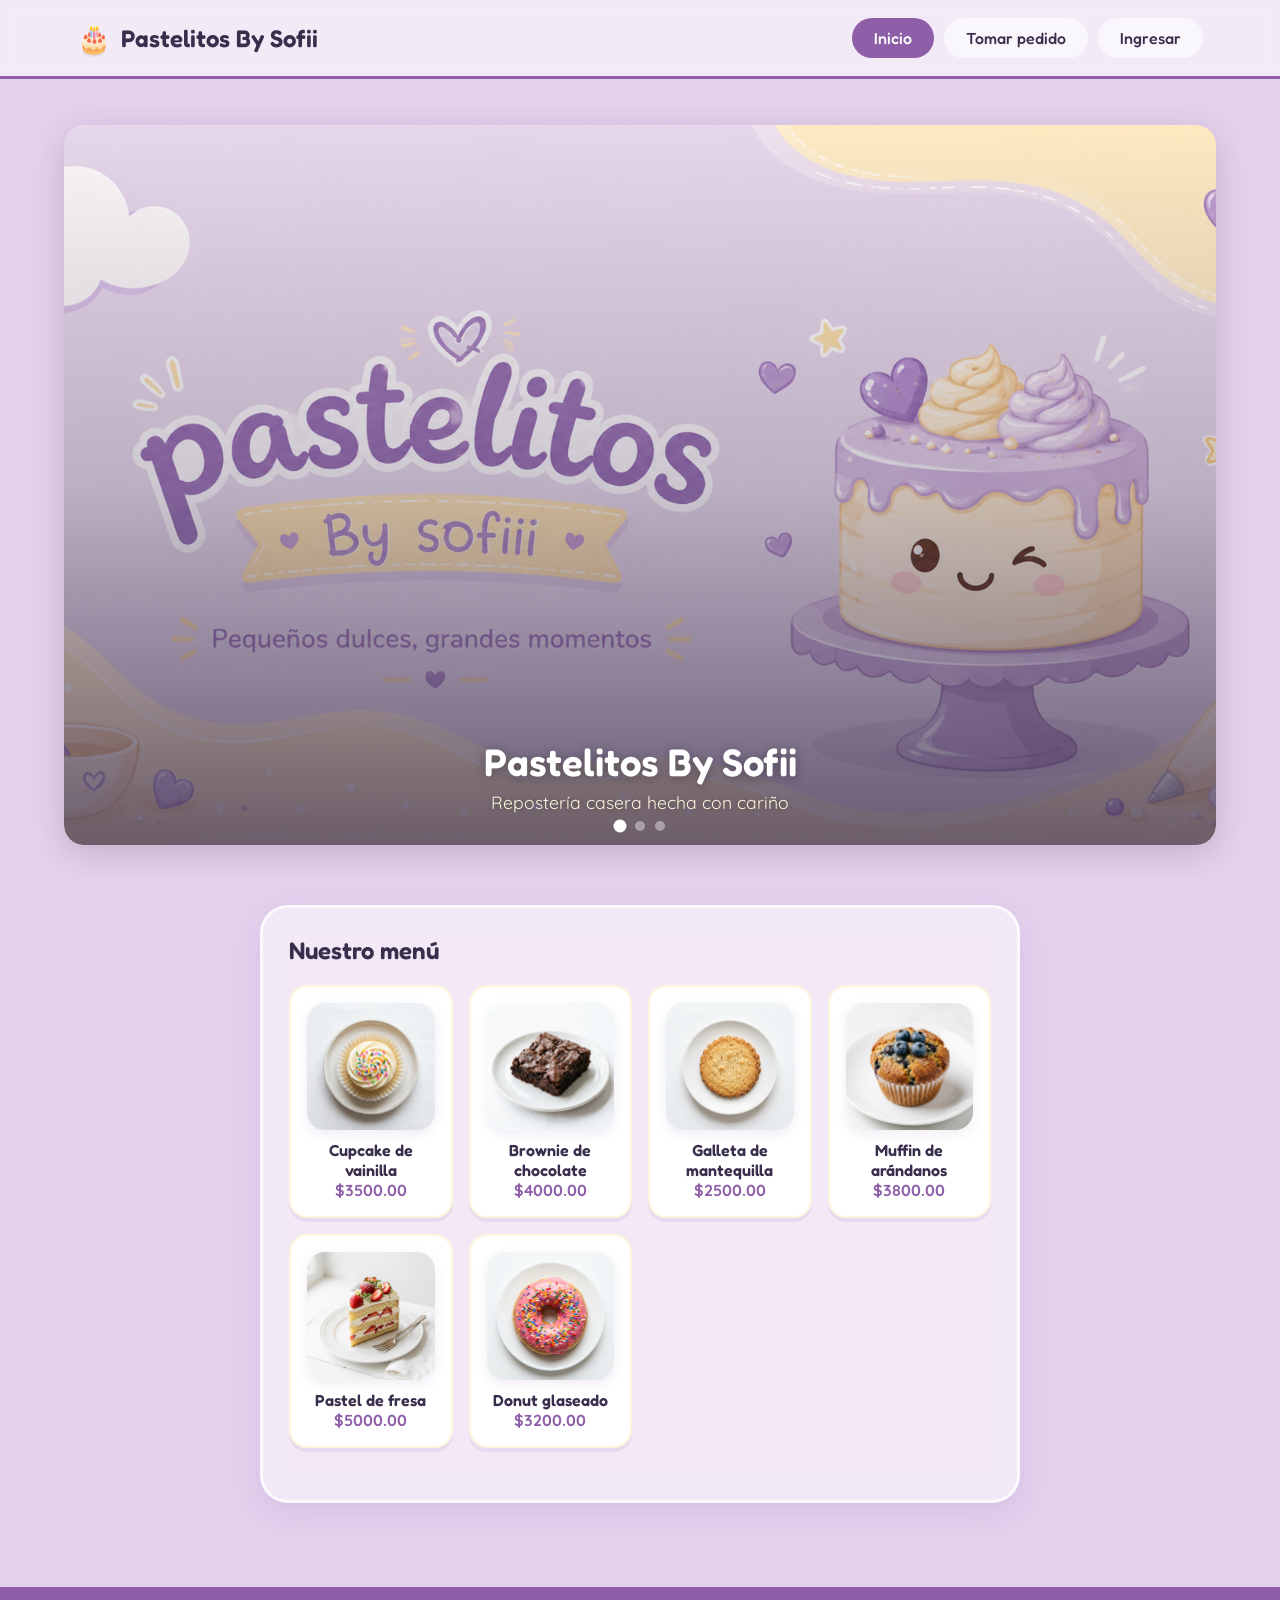
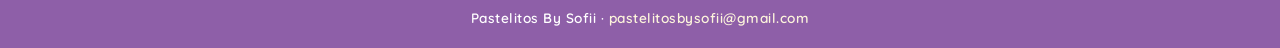
==== commit a1e83ed8: "fix:arregle carrusel" ====
--- a/index.html
+++ b/index.html
@@ -21,39 +21,26 @@
   <div class="scallop-divider"></div>
 
   <main>
-    <section class="hero-carousel">
-      <div class="carousel-track" id="carouselTrack">
-        <!-- ====== SLIDE 1 ====== -->
-        <!-- Reemplaza el src con tu imagen: images/carousel/slide1.jpg -->
-        <div class="carousel-slide active">
-          <img class="carousel-img" src="images/carousel/lop.png" alt="Pastelitos frescos">
-          <div class="carousel-overlay">
-            <h1>Pastelitos By Sofii</h1>
-            <p>Repostería casera hecha con cariño</p>
-          </div>
-        </div>
-        <!-- ====== SLIDE 2 ====== -->
-        <!-- Reemplaza el src con tu imagen: images/carousel/slide2.jpg -->
-        <div class="carousel-slide">
-          <img class="carousel-img" src="images/carousel/slide2.jpg" alt="Menú del día">
-          <div class="carousel-overlay">
-            <h1>Directo desde la cocina</h1>
-            <p>Descubre nuestro menú del día con los mejores ingredientes</p>
-          </div>
-        </div>
-        <!-- ====== SLIDE 3 ====== -->
-        <!-- Reemplaza el src con tu imagen: images/carousel/slide3.jpg -->
-        <div class="carousel-slide">
-          <img class="carousel-img" src="images/carousel/slide3.jpg" alt="Hecho con amor">
-          <div class="carousel-overlay">
-            <h1>Hecho con amor</h1>
-            <p>Cada pastelito lleva una sonrisa incluida</p>
-          </div>
+    <section class="hero-carousel" id="heroCarousel">
+      <div class="hero-carousel__slide hero-carousel__slide--active" style="background-image:url('images/carousel/img1.jpg')">
+        <div class="hero-carousel__overlay">
+          <h1>Pastelitos By Sofii</h1>
+          <p>Repostería casera hecha con cariño</p>
         </div>
       </div>
-      <button class="carousel-btn carousel-btn--prev" id="carouselPrev">&#10094;</button>
-      <button class="carousel-btn carousel-btn--next" id="carouselNext">&#10095;</button>
-      <div class="carousel-dots" id="carouselDots"></div>
+      <div class="hero-carousel__slide" style="background-image:url('images/carousel/img2.jpg')">
+        <div class="hero-carousel__overlay">
+          <h1>Directo desde la cocina</h1>
+          <p>Los mejores ingredientes para los mejores momentos</p>
+        </div>
+      </div>
+      <div class="hero-carousel__slide" style="background-image:url('images/carousel/img3.jpg')">
+        <div class="hero-carousel__overlay">
+          <h1>Hecho con amor</h1>
+          <p>Cada pastelito lleva una sonrisa incluida</p>
+        </div>
+      </div>
+      <div class="hero-carousel__dots" id="carouselDots"></div>
     </section>
 
     <div class="page-wrap">
@@ -74,39 +61,37 @@
   <script src="js/nav.js"></script>
   <script src="js/pages/index-page.js"></script>
   <script>
-    (function() {
-      const track = document.getElementById('carouselTrack');
-      const slides = track.querySelectorAll('.carousel-slide');
-      const dotsContainer = document.getElementById('carouselDots');
-      const prevBtn = document.getElementById('carouselPrev');
-      const nextBtn = document.getElementById('carouselNext');
+    (function () {
+      const container = document.getElementById('heroCarousel');
+      const slides = container.querySelectorAll('.hero-carousel__slide');
+      const dotsBox = document.getElementById('carouselDots');
+      const total = slides.length;
       let current = 0;
-      let autoInterval;
+      let timer;
 
-      slides.forEach((_, i) => {
+      for (let i = 0; i < total; i++) {
         const dot = document.createElement('span');
-        dot.classList.add('carousel-dot');
-        if (i === 0) dot.classList.add('active');
-        dot.addEventListener('click', () => goTo(i));
-        dotsContainer.appendChild(dot);
-      });
+        dot.className = 'hero-carousel__dot' + (i === 0 ? ' hero-carousel__dot--active' : '');
+        dot.addEventListener('click', () => { goTo(i); resetTimer(); });
+        dotsBox.appendChild(dot);
+      }
 
       function goTo(index) {
-        slides[current].classList.remove('active');
-        dotsContainer.children[current].classList.remove('active');
-        current = (index + slides.length) % slides.length;
-        slides[current].classList.add('active');
-        dotsContainer.children[current].classList.add('active');
+        slides[current].classList.remove('hero-carousel__slide--active');
+        dotsBox.children[current].classList.remove('hero-carousel__dot--active');
+        current = index;
+        slides[current].classList.add('hero-carousel__slide--active');
+        dotsBox.children[current].classList.add('hero-carousel__dot--active');
       }
 
-      prevBtn.addEventListener('click', () => { goTo(current - 1); resetAuto(); });
-      nextBtn.addEventListener('click', () => { goTo(current + 1); resetAuto(); });
+      function next() { goTo((current + 1) % total); }
 
-      function resetAuto() {
-        clearInterval(autoInterval);
-        autoInterval = setInterval(() => goTo(current + 1), 4000);
+      function resetTimer() {
+        clearInterval(timer);
+        timer = setInterval(next, 3000);
       }
-      resetAuto();
+
+      resetTimer();
     })();
   </script>
 </body>
--- a/css/styles.css
+++ b/css/styles.css
@@ -127,102 +127,87 @@
   padding: 40px 20px 60px;
 }
 
-/* ---------- Carrusel hero (solo inicio) ---------- */
+/* ---------- Carrusel hero ---------- */
 .hero-carousel {
   position: relative;
-  width: 100%;
+  width: 90%;
+  height: 80vh;
   overflow: hidden;
-  background: var(--lilac-pale);
-}
-
-.carousel-track {
-  display: flex;
-  transition: transform 0.5s ease;
-}
-
-.carousel-slide {
-  position: relative;
-  min-width: 100%;
-  flex-shrink: 0;
-}
-
-.carousel-img {
-  width: 100%;
-  height: 420px;
-  object-fit: cover;
-  display: block;
-}
-
-.carousel-overlay {
+  border-radius: 20px;
+  margin: 20px auto;
+  box-shadow: 0 8px 32px rgba(58, 46, 77, 0.2);
+}
+
+.hero-carousel__slide {
   position: absolute;
-  bottom: 0;
-  left: 0;
-  right: 0;
-  padding: 40px 6vw 30px;
-  background: linear-gradient(transparent, rgba(58, 46, 77, 0.7));
+  inset: 0;
+  background-size: cover;
+  background-position: center;
+  opacity: 0;
+  transition: opacity 1s ease;
+  border-radius: 20px;
+}
+
+.hero-carousel__slide--active {
+  opacity: 1;
+}
+
+.hero-carousel__overlay {
+  position: absolute;
+  inset: 0;
+  display: flex;
+  flex-direction: column;
+  align-items: center;
+  justify-content: flex-end;
+  padding: 32px 20px;
+  border-radius: 20px;
+  background: linear-gradient(
+    to top,
+    rgba(58, 46, 77, 0.75) 0%,
+    rgba(58, 46, 77, 0.25) 50%,
+    transparent 100%
+  );
   text-align: center;
 }
 
-.carousel-overlay h1 {
-  font-size: clamp(2rem, 5vw, 3rem);
-  margin: 0 0 8px;
+.hero-carousel__overlay h1 {
+  font-size: clamp(1.4rem, 4vw, 2.4rem);
+  margin: 0 0 6px;
   color: var(--white);
-  text-shadow: 0 2px 8px rgba(0,0,0,0.3);
-}
-
-.carousel-overlay p {
-  font-size: 1.15rem;
+  text-shadow: 0 2px 12px rgba(0, 0, 0, 0.35);
+}
+
+.hero-carousel__overlay p {
+  font-size: clamp(0.85rem, 1.8vw, 1.1rem);
   color: var(--butter-soft);
-  max-width: 480px;
+  max-width: 460px;
   margin: 0 auto;
-  text-shadow: 0 1px 4px rgba(0,0,0,0.3);
-}
-
-.carousel-btn {
+  text-shadow: 0 1px 6px rgba(0, 0, 0, 0.3);
+}
+
+.hero-carousel__dots {
   position: absolute;
-  top: 50%;
-  transform: translateY(-50%);
-  background: rgba(255, 255, 255, 0.7);
+  bottom: 14px;
+  left: 50%;
+  transform: translateX(-50%);
+  display: flex;
+  gap: 10px;
+  z-index: 5;
+}
+
+.hero-carousel__dot {
+  width: 10px;
+  height: 10px;
+  border-radius: 50%;
+  background: rgba(255, 255, 255, 0.4);
   border: none;
-  border-radius: 50%;
-  width: 44px;
-  height: 44px;
-  font-size: 1.2rem;
-  cursor: pointer;
-  color: var(--ink);
-  transition: background 0.2s, transform 0.2s;
-  z-index: 10;
-}
-
-.carousel-btn:hover {
-  background: var(--white);
-  transform: translateY(-50%) scale(1.1);
-}
-
-.carousel-btn--prev { left: 16px; }
-.carousel-btn--next { right: 16px; }
-
-.carousel-dots {
-  display: flex;
-  justify-content: center;
-  gap: 10px;
-  padding-bottom: 20px;
-}
-
-.carousel-dot {
-  width: 12px;
-  height: 12px;
-  border-radius: 50%;
-  background: rgba(255, 255, 255, 0.5);
-  border: 2px solid var(--lilac);
   cursor: pointer;
   transition: background 0.3s, transform 0.3s;
 }
 
-.carousel-dot.active {
-  background: var(--lilac-deep);
-  border-color: var(--lilac-deep);
-  transform: scale(1.2);
+.hero-carousel__dot--active {
+  background: var(--white);
+  transform: scale(1.3);
 }
 
 /* ---------- Tarjetas ---------- */
@@ -677,7 +662,6 @@
   .charts-grid { grid-template-columns: 1fr 1fr; }
   .stats-grid { grid-template-columns: repeat(2, 1fr); }
   .chart-container { height: 220px; }
-  .carousel-img { height: 300px; }
 }
 
 @media (max-width: 480px) {
@@ -686,7 +670,6 @@
   .stats-grid { grid-template-columns: 1fr 1fr; }
   .charts-grid { grid-template-columns: 1fr; }
   .stat-number { font-size: 1.4rem; }
-  .carousel-img { height: 220px; }
   .productos-table th:nth-child(1),
   .productos-table td:nth-child(1) { display: none; }
   .productos-table th:nth-child(3),
